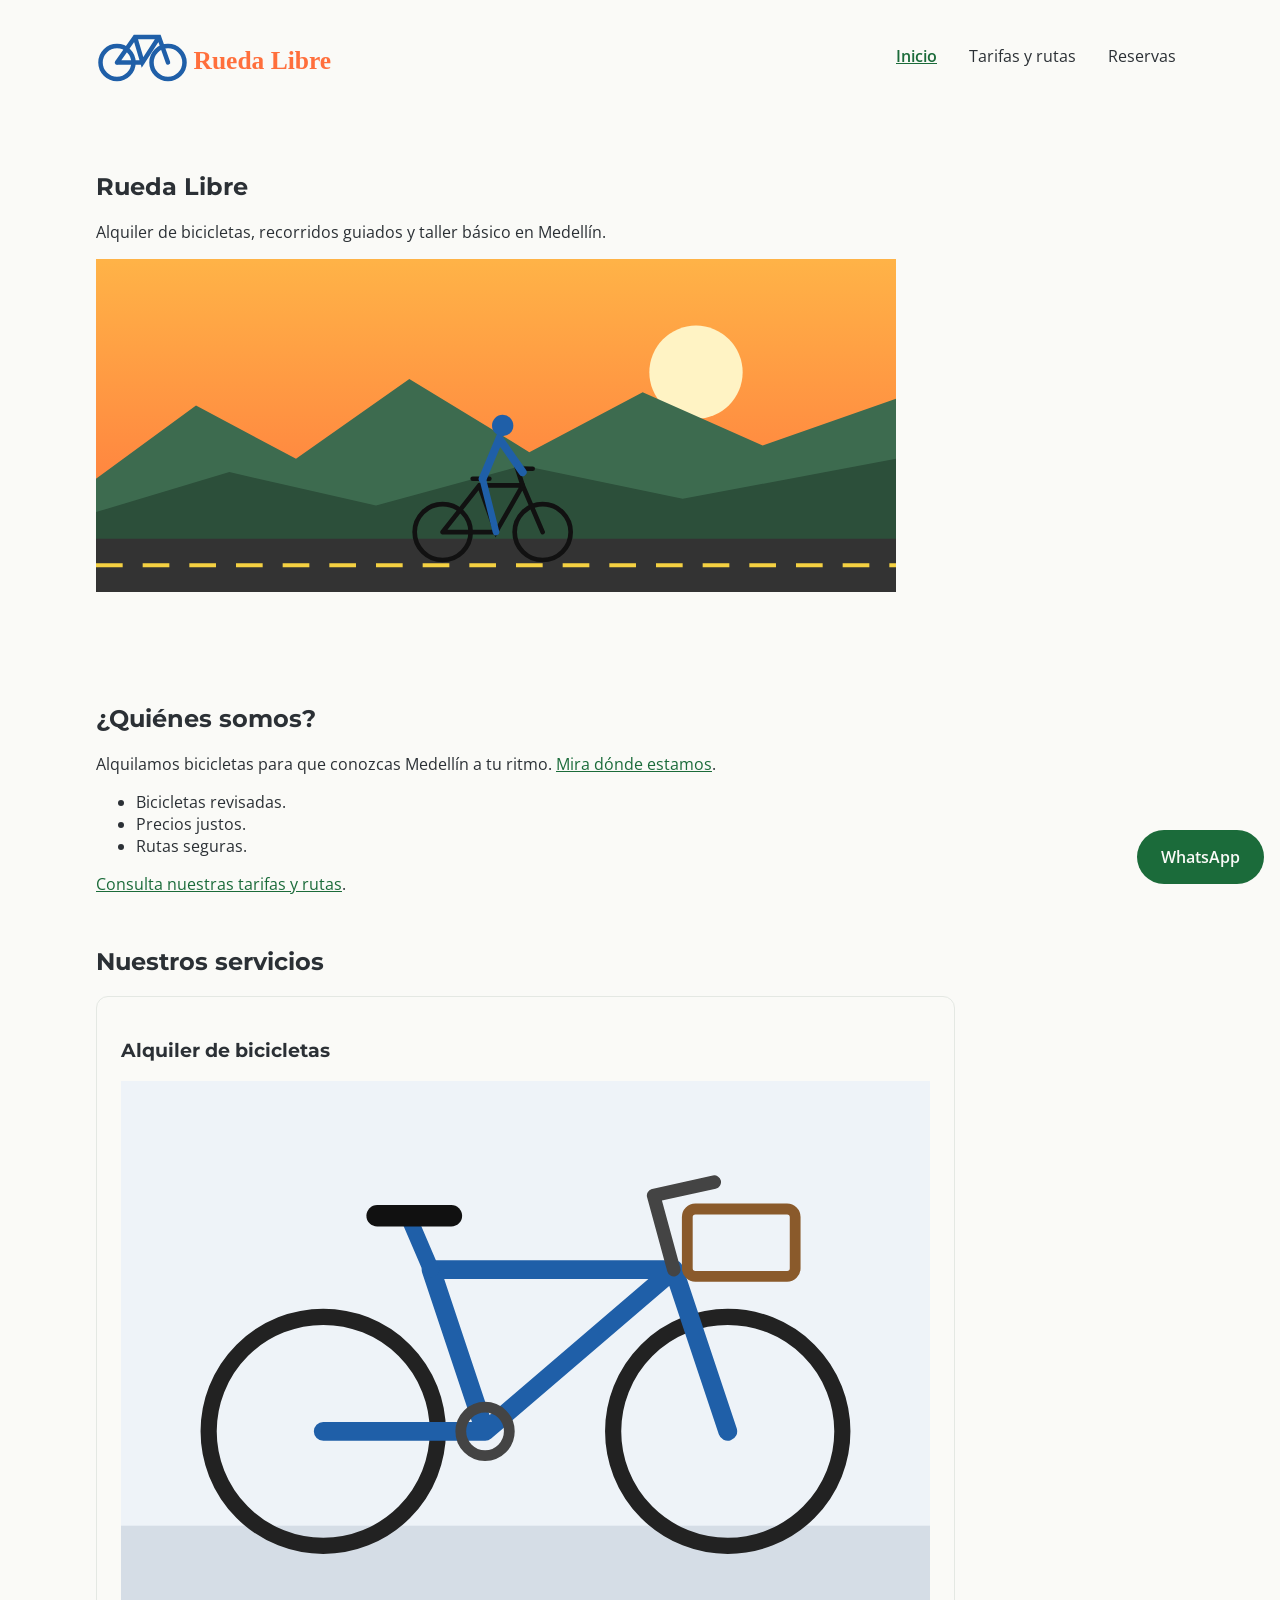
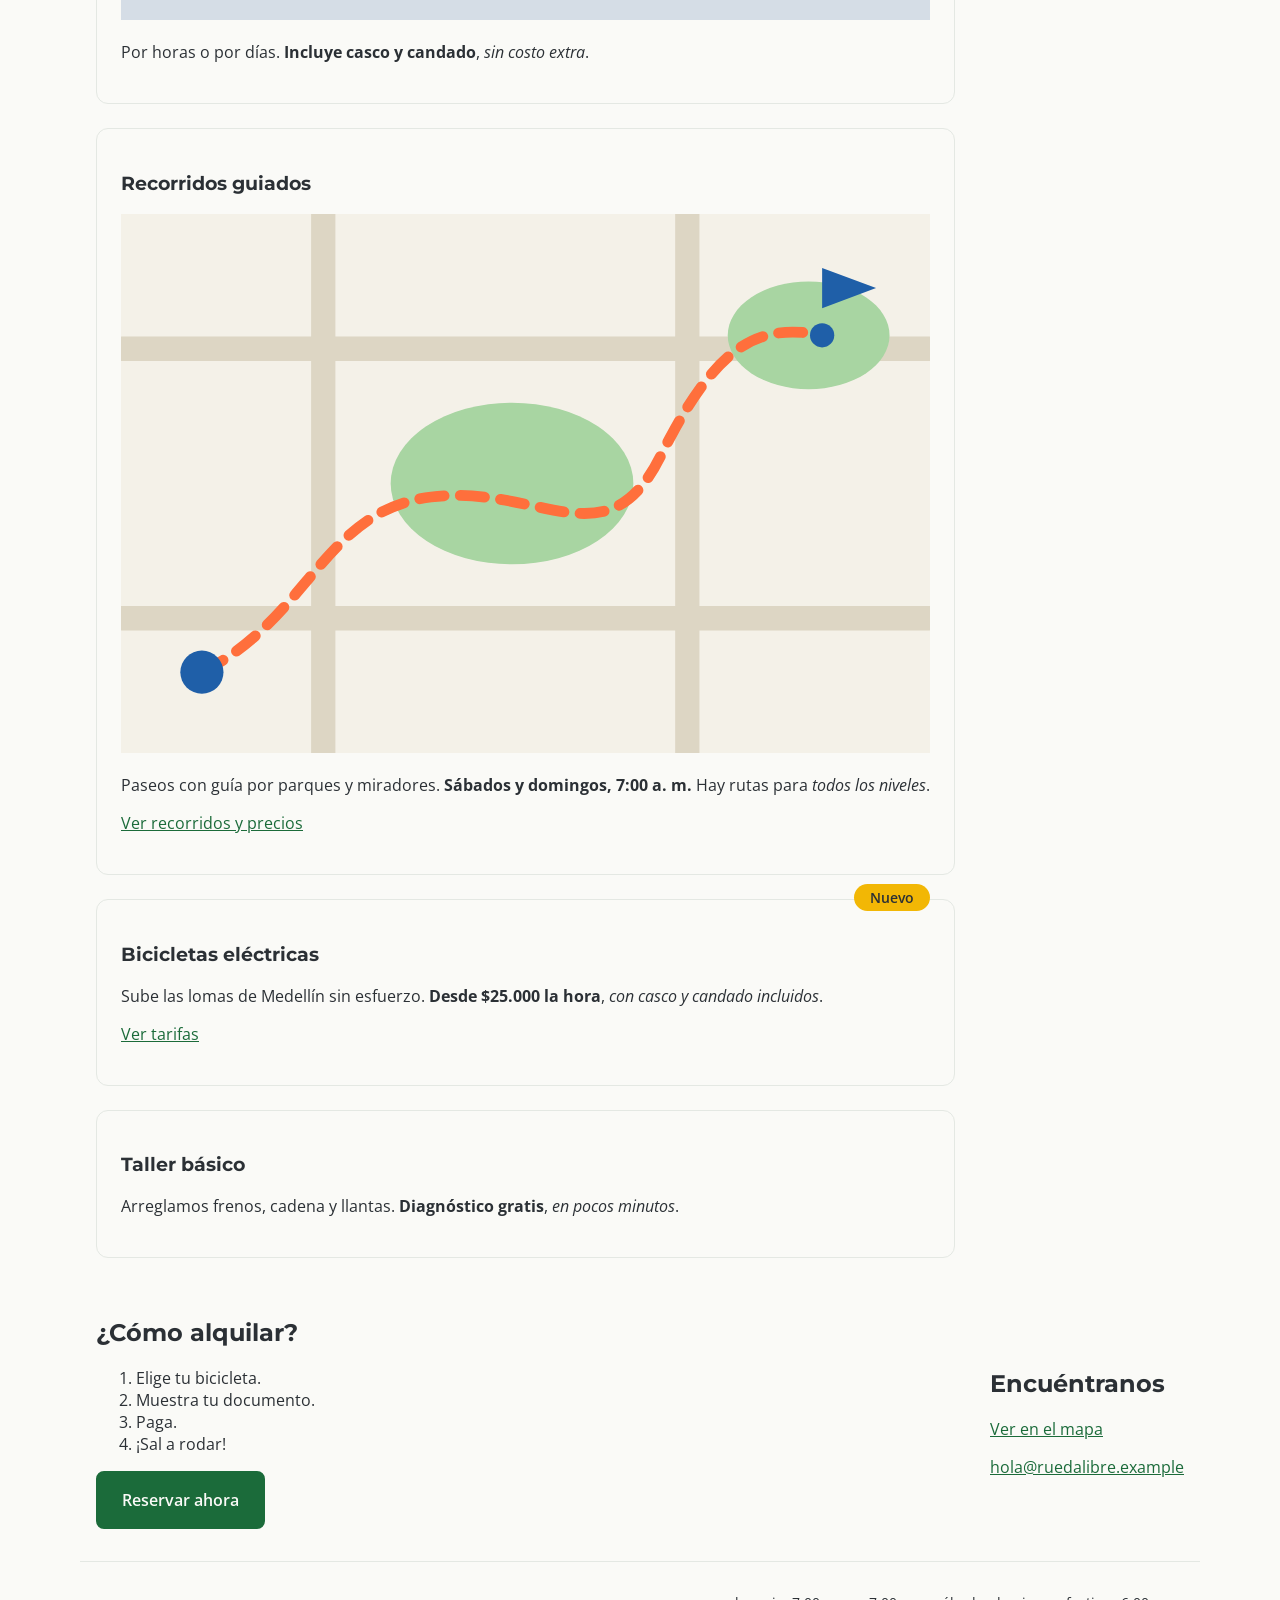
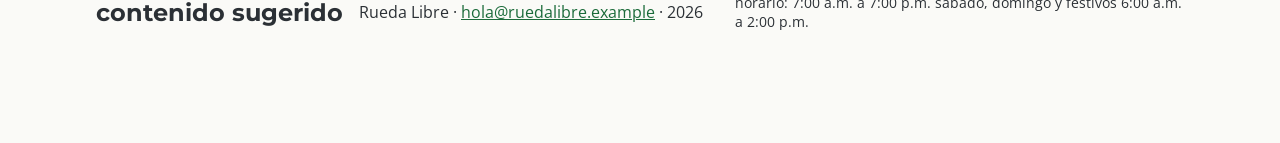
==== dia-1/reto-1-flexbox/index.html @ a0442575 "MiniReto 1: header, menú y pie con Flexbox y preparacion de los demas retos" ====
<!DOCTYPE html>
<html lang="es">
<head>
    <meta charset="UTF-8">
    <meta name="viewport" content="width=device-width, initial-scale=1.0">
    <meta name="description" content="Rueda Libre: alquiler de bicicletas, recorridos guiados y taller básico en Medellín.">
    <title>Rueda Libre | Alquiler de bicicletas en Medellín</title>
    <link rel="preconnect" href="https://fonts.googleapis.com">
    <link rel="preconnect" href="https://fonts.gstatic.com" crossorigin>
    <link rel="stylesheet" href="https://fonts.googleapis.com/css2?family=Montserrat:wght@700&family=Open+Sans:wght@400;600&display=swap">
    <link rel="stylesheet" href="css/styles.css">
</head>
<body>
    <header>
        <a href="index.html"><img src="img/logo.svg" alt="rueda libre" width="240"></a>
        
        <nav>  
            <ul id="menu">
                <li><a href="index.html" class="activo" aria-current="page">Inicio</a></li>
                <li><a href="paginas/tarifas.html">Tarifas y rutas</a></li>
                <li><a href="paginas/reservas.html">Reservas</a></li>
            </ul>
        </nav>
    </header>

    <main>
        <section class="portada">
            <h1>Rueda Libre</h1>
            <p>Alquiler de bicicletas, recorridos guiados y taller básico en Medellín.</p>
            <img src="img/portada.svg" alt="Ciclista pedaleando por una calle de Medellín al atardecer" width="800">
        </section>

        <section>
            <h2>¿Quiénes somos?</h2>
            <p>Alquilamos bicicletas para que conozcas Medellín a tu ritmo. <a href="#encuentranos">Mira dónde estamos</a>.</p>
            <ul>
                <li>Bicicletas revisadas.</li>
                <li>Precios justos.</li>
                <li>Rutas seguras.</li>
            </ul>
            <p><a href="paginas/tarifas.html">Consulta nuestras tarifas y rutas</a>.</p>
        </section>

        <section>
            <h2>Nuestros servicios</h2>

            <article class="tarjeta">
                <h3>Alquiler de bicicletas</h3>
                <img src="img/bicicleta.svg" alt="Bicicleta urbana azul con canasta" width="400">
                <p>Por horas o por días. <strong>Incluye casco y candado</strong>, <em>sin costo extra</em>.</p>
            </article>

            <article class="tarjeta">
                <h3>Recorridos guiados</h3>
                <img src="img/ruta.svg" alt="Mapa de una ruta en bicicleta por un parque hasta un mirador" width="400">
                <p>Paseos con guía por parques y miradores. <strong>Sábados y domingos, 7:00 a. m.</strong> Hay rutas para <em>todos los niveles</em>.</p>
                <p><a href="paginas/tarifas.html#recorridos">Ver recorridos y precios</a></p>
            </article>

            <article class="tarjeta">
                <span class="badge-nuevo">Nuevo</span>
                <h3>Bicicletas eléctricas</h3>
                <p>Sube las lomas de Medellín sin esfuerzo. <strong>Desde $25.000 la hora</strong>, <em>con casco y candado incluidos</em>.</p>
                <p><a href="paginas/tarifas.html">Ver tarifas</a></p>
            </article>

            <article class="tarjeta">
                <h3>Taller básico</h3>
                <p>Arreglamos frenos, cadena y llantas. <strong>Diagnóstico gratis</strong>, <em>en pocos minutos</em>.</p>
            </article>
        </section>

        <section>
            <h2>¿Cómo alquilar?</h2>
            <ol>
                <li>Elige tu bicicleta.</li>
                <li>Muestra tu documento.</li>
                <li>Paga.</li>
                <li>¡Sal a rodar!</li>
            </ol>
            <p><a href="paginas/reservas.html" class="btn">Reservar ahora</a></p>
        </section>

        <section id="encuentranos">
            <h2>Encuéntranos</h2>
            <p><a href="https://www.google.com/maps/search/?api=1&amp;query=Parque+Berrío+Medellín" target="_blank" rel="noopener noreferrer">Ver en el mapa</a></p>
            <p><a href="mailto:hola@ruedalibre.example">hola@ruedalibre.example</a></p>
        </section>
    </main>

    <footer> 
        <div>
            <h2 class="pie-bloque">contenido sugerido </h2>
        </div>
        <p>Rueda Libre · <a href="mailto:hola@ruedalibre.example">hola@ruedalibre.example</a> · 2026</p>
        <br>
        <p class="pie-texto"> horario: 7:00 a.m. a 7:00 p.m. sábado, domingo y festivos 6:00 a.m. a 2:00 p.m.</p>
    </footer>
    <a class="whatsapp" href="https://wa.me/573000000000" target="_blank" rel="noopener noreferrer">WhatsApp<span class="visualmente-oculto"> (se abre en otra pestaña)</span></a>
</body>
</html>
---- dia-1/reto-1-flexbox/css/styles.css ----
:root {

  --verde-ruta: #1B6B3A;
  --gris-asfalto: #2B3035;
  --amarillo-senal: #F2B705;
  --gris-niebla: #E4E8E3;
  --color-fondo: #FAFAF7;

  --fuente-titulos: "Montserrat", Arial, sans-serif;
  --fuente-texto: "Open Sans", Helvetica, sans-serif;

  --esp-xs: 0.5rem;
  --esp-s: 1rem;
  --esp-m: 1.5rem;
  --esp-l: 2.5rem;
  --esp-xl: 5rem;
}

*,
*::before,
*::after {
  box-sizing: border-box;
}

body {
  margin: 0;
  padding-bottom: var(--esp-xl);
  font-family: var(--fuente-texto);
  color: var(--gris-asfalto);
  background-color: var(--color-fondo);
}
header, main, footer {
  display: flex;
  justify-content: space-between;
  align-items: center;
  gap: var(--esp-s);
  flex-wrap: wrap;
}


h1, h2, h3, h4, h5, h6 {
  font-family: var(--fuente-titulos);
  font-weight: 700;
}

img {
  max-width: 100%;
  height: auto;
}

a {
  color: var(--verde-ruta);
}

a:hover {   
  color: var(--gris-asfalto);
}

a:focus {
  outline: 3px solid var(--gris-asfalto);
  outline-offset: 2px;
}

.visualmente-oculto {
  position: absolute;
  width: 1px;
  height: 1px;
  overflow: hidden;
  clip: rect(0 0 0 0);
  white-space: nowrap;
}

header,
main,
footer {
  max-width: 70rem;
  margin: 0 auto;
  padding: var(--esp-s);
}

footer {
  border-top: 1px solid var(--gris-niebla);
  display: flex;
  justify-content: space-between;
  align-items: center;
  gap: var(--esp-s);
  flex-wrap: wrap;
}

.pie-bloque {
  flex: 1 1 12rem;
}
.pie-texto {
  flex: 1 1 12rem;
  font-size: 0.875rem;
  font-weight: 400;
}
.pagina-tarifas > h1,
.pagina-tarifas > section,
.pagina-tarifas > aside {
  flex: 1 1 100%;
  margin: 0;
}

.pagina-tarifas > h1 {
  margin-bottom: var(--esp-xs);
}

.portada {
  min-height: 60vh;
  padding: var(--esp-m) 0;
}

.portada img {
  display: block;
  margin: 0 auto;
}

#menu {
  display: flex;
  justify-content: center;
  gap: var(--esp-s);
  margin: 0;
  padding: 0;
  list-style: none;
  flex-wrap: wrap;
}

#menu a {
  display: inline-block;
  padding: var(--esp-xs);
  color: var(--gris-asfalto);
  text-decoration: none;
}

#menu a.activo {
  color: var(--verde-ruta);
  font-weight: 600;
  text-decoration: underline;
}

#menu a:hover,
#menu a:focus {
  color: var(--verde-ruta);
  background-color: var(--gris-niebla);
  text-decoration: underline;
}

#menu a:focus {
  outline: 3px solid var(--verde-ruta);
  outline-offset: 2px;
}

.btn,
button {
  display: inline-block;
  font-family: var(--fuente-texto);
  font-size: 1rem;
  font-weight: 600;
  background-color: var(--verde-ruta);
  color: var(--color-fondo);
  border: 2px solid var(--verde-ruta);
  border-radius: 8px;
  text-decoration: none;
  cursor: pointer;
}

.btn {
  padding: var(--esp-s) var(--esp-m);
}

.btn:hover,
button:hover {
  background-color: var(--gris-asfalto);
  border-color: var(--gris-asfalto);
  color: var(--color-fondo);
}

.btn:focus,
button:focus {
  outline: 3px solid var(--gris-asfalto);
  outline-offset: 3px;
}

.tarjeta {
  position: relative;
  padding: var(--esp-m);
  margin-bottom: var(--esp-m);
  border: 1px solid var(--gris-niebla);
  border-radius: 12px;
}

.tarjeta img {
  width: 100%;
}

.badge-nuevo {
  position: absolute;
  top: calc(-1 * var(--esp-s));
  right: var(--esp-m);
  padding: 0.25rem var(--esp-s);
  background-color: var(--amarillo-senal);
  color: var(--gris-asfalto);
  border-radius: 999px;
  font-size: 0.875rem;
  font-weight: 600;
}

.whatsapp {
  position: fixed;
  right: var(--esp-s);
  bottom: var(--esp-s);
  padding: var(--esp-s) var(--esp-m);
  background-color: var(--verde-ruta);
  color: var(--color-fondo);
  border-radius: 999px;
  font-weight: 600;
  text-decoration: none;
}

.whatsapp:hover {
  background-color: var(--gris-asfalto);
  color: var(--color-fondo);
}

.whatsapp:focus {
  outline: 3px solid var(--gris-asfalto);
  outline-offset: 3px;
}

table {
  width: 100%;
  margin-bottom: var(--esp-m);
  border-collapse: collapse;
}

caption {
  padding: var(--esp-xs) 0;
  font-weight: 600;
  text-align: left;
}

th,
td {
  padding: var(--esp-xs) var(--esp-s);
  border: 1px solid var(--gris-niebla);
  text-align: left;
}

thead th {
  background-color: var(--verde-ruta);
  color: var(--color-fondo);
}

tbody th {
  background-color: var(--gris-niebla);
}

fieldset {
  margin: 0 0 var(--esp-m);
  padding: var(--esp-m);
  border: 1px solid var(--gris-niebla);
  border-radius: 8px;
}

legend {
  padding: 0 var(--esp-xs);
  font-weight: 600;
}

label {
  display: block;
  margin-bottom: var(--esp-xs);
}

input[type="radio"] + label,
input[type="checkbox"] + label {
  display: inline-block;
  margin: 0 var(--esp-s) var(--esp-xs) 0;
}

input[type="text"],
input[type="email"],
input[type="tel"],
input[type="date"],
input[type="number"],
select,
textarea {
  width: 100%;
  padding: var(--esp-xs);
  font-family: var(--fuente-texto);
  font-size: 1rem;
  color: var(--gris-asfalto);
  background-color: var(--color-fondo);
  border: 1px solid var(--gris-asfalto);
  border-radius: 6px;
}

input:focus,
select:focus,
textarea:focus {
  outline: 3px solid var(--verde-ruta);
  outline-offset: 2px;
}

button {
  padding: var(--esp-s) var(--esp-l);
}
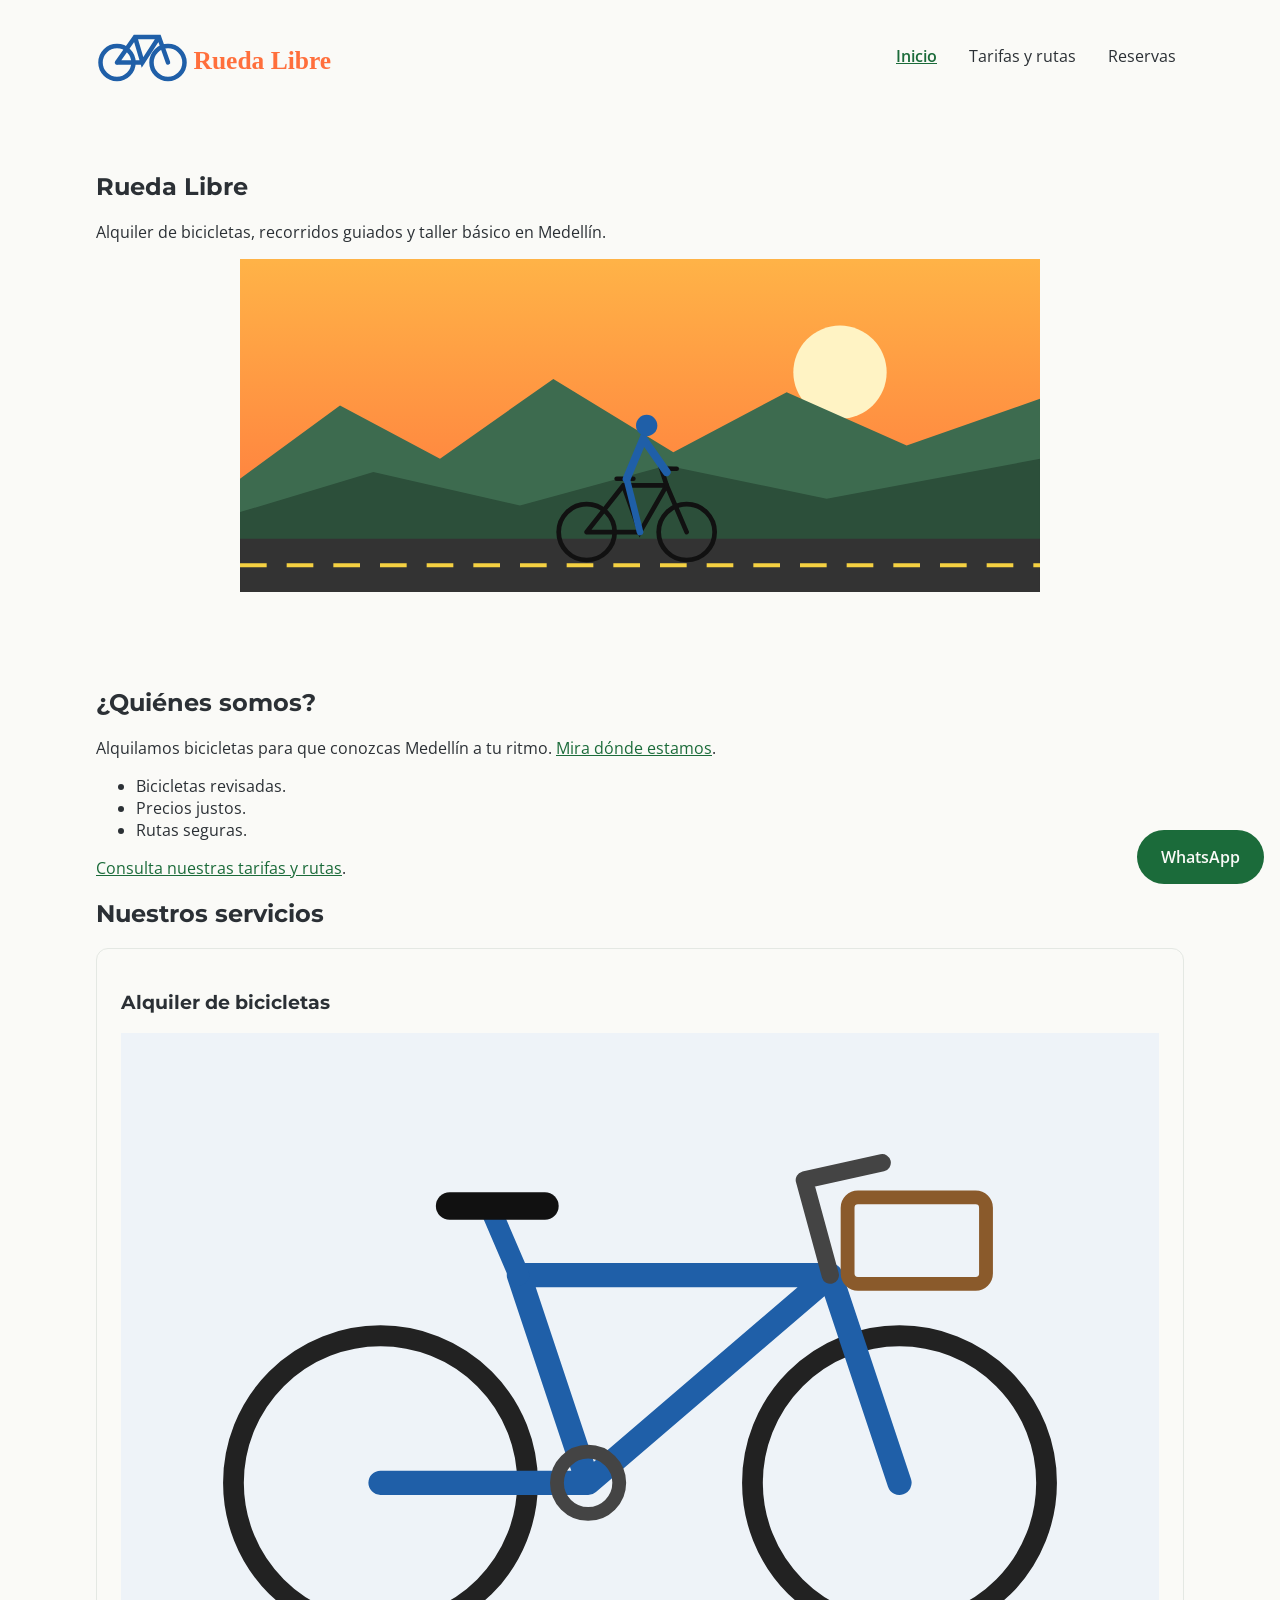
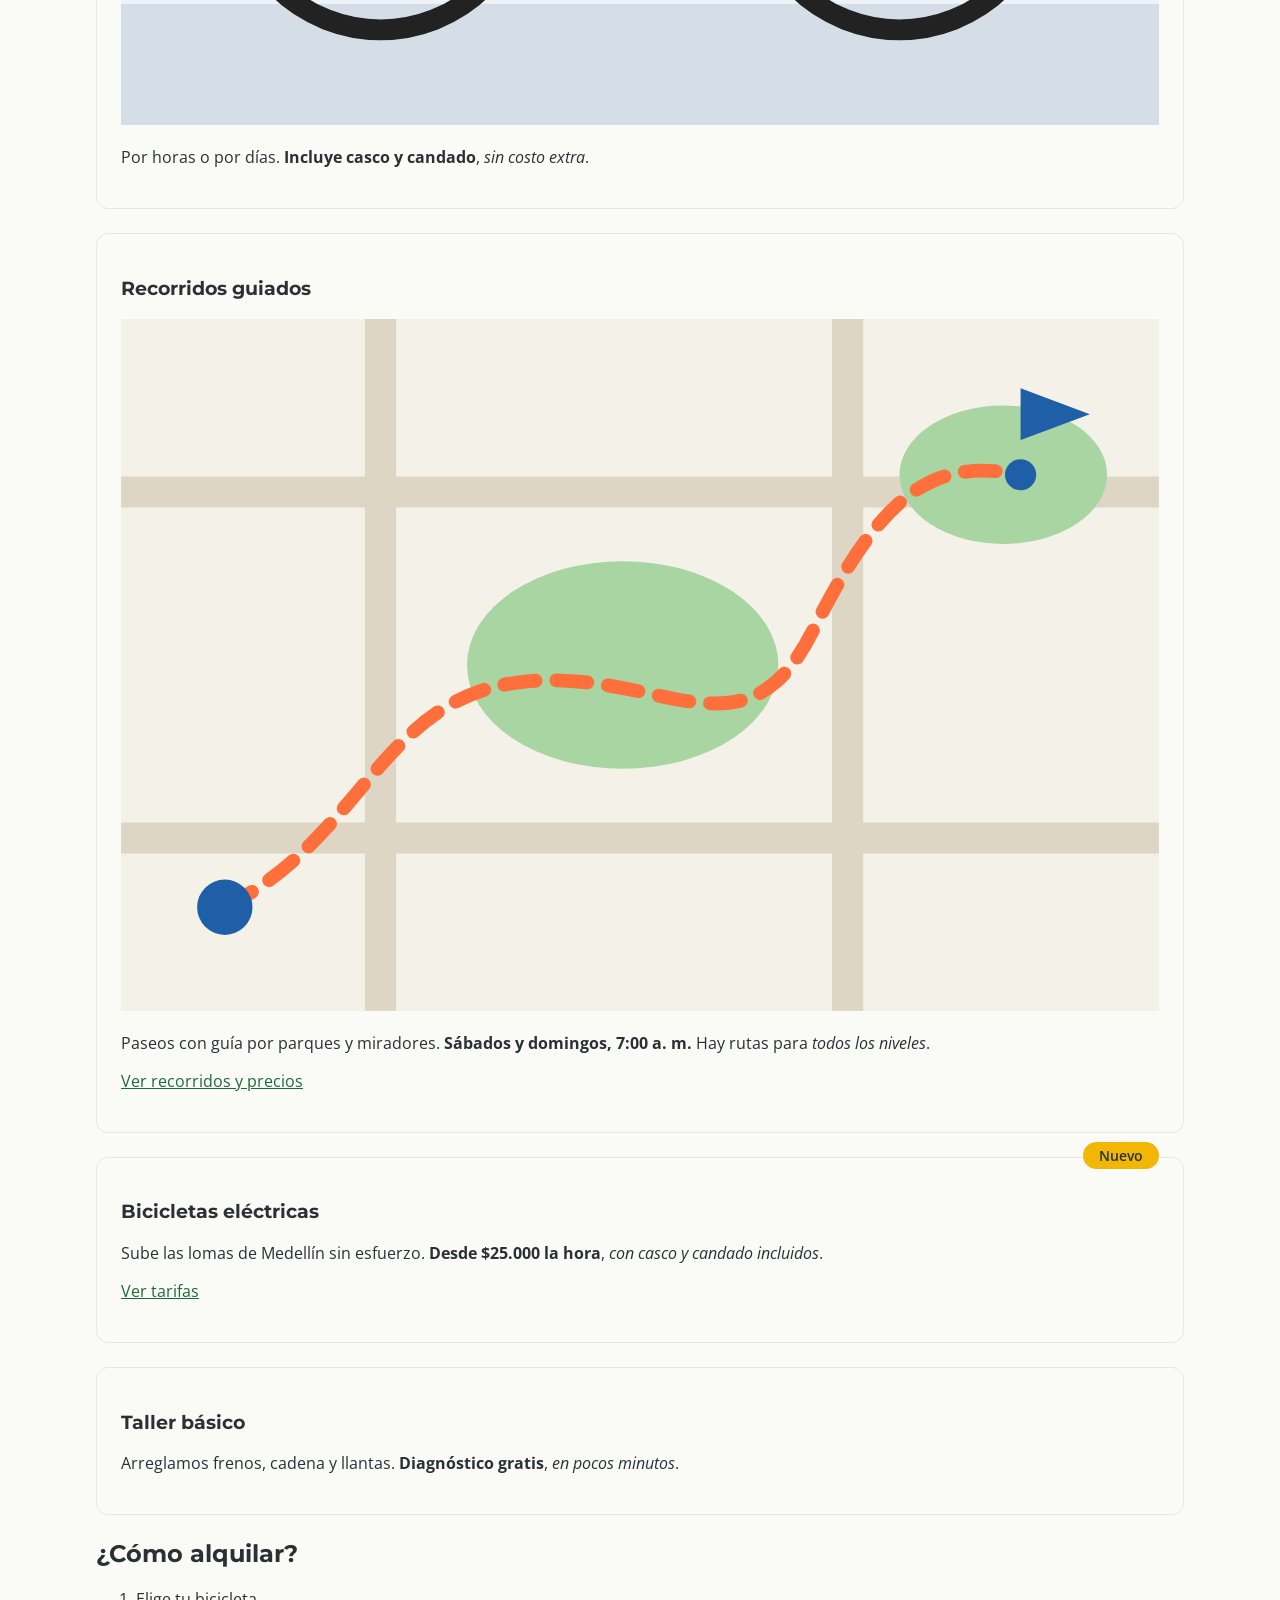
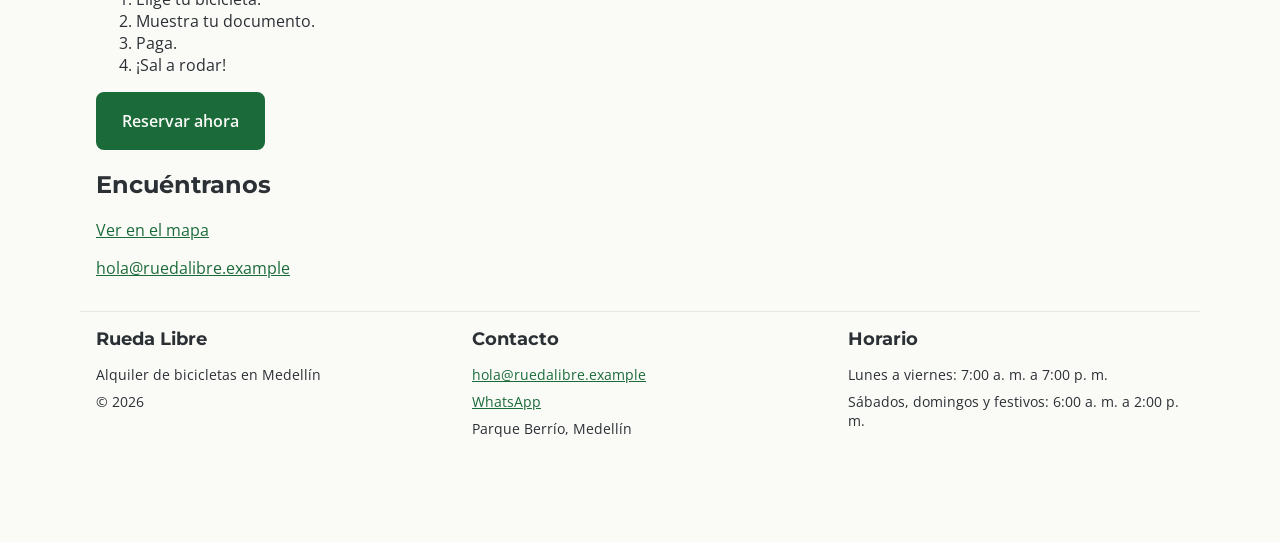
==== commit b1b5083a: "Reto 1: ajustes de Flexbox en index, reservas, tarifas y estilos" ====
--- a/dia-1/reto-1-flexbox/index.html
+++ b/dia-1/reto-1-flexbox/index.html
@@ -88,13 +88,23 @@
         </section>
     </main>
 
-    <footer> 
-        <div>
-            <h2 class="pie-bloque">contenido sugerido </h2>
+    <footer>
+        <div class="pie-bloque">
+            <h2>Rueda Libre</h2>
+            <p>Alquiler de bicicletas en Medellín</p>
+            <p>© 2026</p>
         </div>
-        <p>Rueda Libre · <a href="mailto:hola@ruedalibre.example">hola@ruedalibre.example</a> · 2026</p>
-        <br>
-        <p class="pie-texto"> horario: 7:00 a.m. a 7:00 p.m. sábado, domingo y festivos 6:00 a.m. a 2:00 p.m.</p>
+        <div class="pie-bloque">
+            <h2>Contacto</h2>
+            <p><a href="mailto:hola@ruedalibre.example">hola@ruedalibre.example</a></p>
+            <p><a href="https://wa.me/573000000000" target="_blank" rel="noopener noreferrer">WhatsApp<span class="visualmente-oculto"> (se abre en otra pestaña)</span></a></p>
+            <p>Parque Berrío, Medellín</p>
+        </div>
+        <div class="pie-bloque">
+            <h2>Horario</h2>
+            <p>Lunes a viernes: 7:00 a. m. a 7:00 p. m.</p>
+            <p>Sábados, domingos y festivos: 6:00 a. m. a 2:00 p. m.</p>
+        </div>
     </footer>
     <a class="whatsapp" href="https://wa.me/573000000000" target="_blank" rel="noopener noreferrer">WhatsApp<span class="visualmente-oculto"> (se abre en otra pestaña)</span></a>
 </body>
--- a/dia-1/reto-1-flexbox/css/styles.css
+++ b/dia-1/reto-1-flexbox/css/styles.css
@@ -29,14 +29,6 @@
   color: var(--gris-asfalto);
   background-color: var(--color-fondo);
 }
-header, main, footer {
-  display: flex;
-  justify-content: space-between;
-  align-items: center;
-  gap: var(--esp-s);
-  flex-wrap: wrap;
-}
-
 
 h1, h2, h3, h4, h5, h6 {
   font-family: var(--fuente-titulos);
@@ -78,8 +70,7 @@
   padding: var(--esp-s);
 }
 
-footer {
-  border-top: 1px solid var(--gris-niebla);
+header {
   display: flex;
   justify-content: space-between;
   align-items: center;
@@ -87,13 +78,27 @@
   flex-wrap: wrap;
 }
 
+footer {
+  display: flex;
+  justify-content: space-between;
+  align-items: flex-start;
+  gap: var(--esp-l);
+  flex-wrap: wrap;
+  border-top: 1px solid var(--gris-niebla);
+}
+
 .pie-bloque {
   flex: 1 1 12rem;
 }
-.pie-texto {
-  flex: 1 1 12rem;
+
+.pie-bloque h2 {
+  margin-top: 0;
+  font-size: 1.125rem;
+}
+
+.pie-bloque p {
+  margin: 0 0 var(--esp-xs);
   font-size: 0.875rem;
-  font-weight: 400;
 }
 .pagina-tarifas > h1,
 .pagina-tarifas > section,
